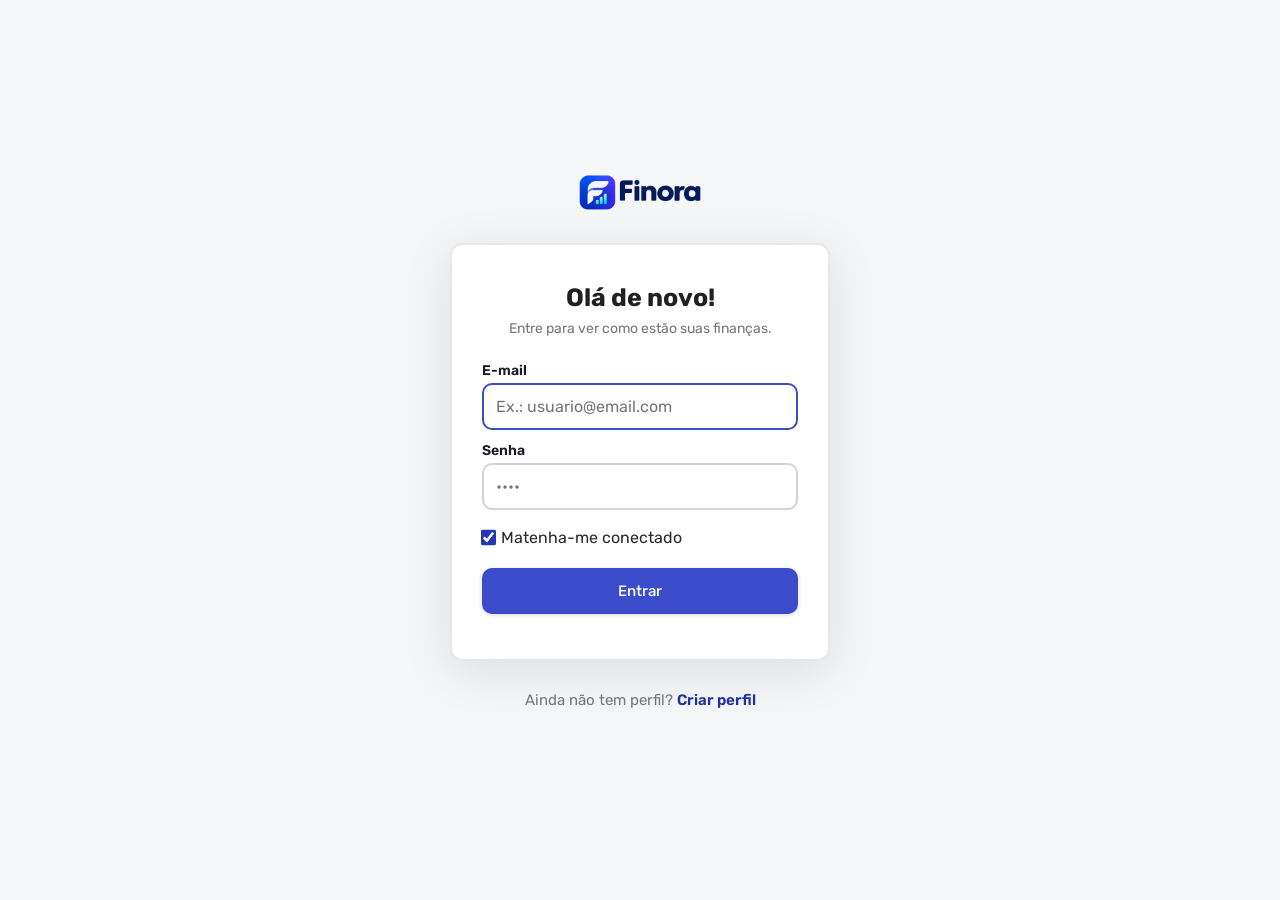
==== login.html @ dafc88e8 "Criando um controlador de finanças com HTML, CSS e JavaScript puro" ====
<!DOCTYPE html>
<html lang="pt-BR">
    <head>
        <meta charset="UTF-8">
        <meta name="viewport" content="width=device-width, initial-scale=1.0">
        <link rel="stylesheet" href="https://fonts.googleapis.com/css2?family=Material+Symbols+Outlined:opsz,wght,FILL,GRAD@20..48,100..700,0..1,-50..200">
        <link rel="stylesheet" href="assets/css/login.css">
        <title>Entre no Finora</title>
    </head>
    <body>
        <div id="content">
            <main>

                <img src="assets/img/logo.png" alt="Finora">
                
                <section>

                    <h1>Olá de novo!</h1>
                    <p>Entre para ver como estão suas finanças.</p>

                    <form onsubmit="entrar(event)">

                        <div class="field">
                            <label for="email">E-mail</label>
                            <input
                                class="input-text"
                                type="email"
                                name="email"
                                id="email"
                                placeholder="Ex.: usuario@email.com"
                                maxlength="100"
                                required
                                autofocus
                            >
                        </div>

                        <div class="field">
                            <label for="senha">Senha</label>
                            <input
                                class="input-text"
                                type="password"
                                name="senha"
                                id="senha"
                                placeholder="&bull;&bull;&bull;&bull;"
                                minlength="4"
                                maxlength="8"
                                required
                            >
                        </div>

                        <div id="login-fail" class="alert danger-alert hide-alert">
                            E-mail ou senha inválidos
                        </div>

                        <div class="checkbox">
                            <input type="checkbox" name="conectado" id="conectado" checked>
                            <label for="conectado">Matenha-me conectado</label>
                        </div>

                        <button type="submit" class="btn btn-primary block">Entrar</button>                        
                    </form>
                </section>
                <p class="novo-perfil">Ainda não tem perfil? <a href="perfil.html">Criar perfil</a></p>
            </main>

            <script src="assets/js/ui.js"></script>
            <script src="assets/js/spinner.js"></script>
            <script src="assets/js/login.js"></script>
        </div>
    </body>
</html>
---- assets/css/login.css ----
@import url('base.css');

img {
    width: 140px;
    margin: 0 auto;
    display: block;
}

div#content {
    min-height: 100%;
    padding: 1% 0;
    display: flex;
    justify-content: center;
    align-items: center;
    background-color: #F5F6F8;
}

section {
    margin-top: 25px;
    padding: 30px;
    width: 380px;
    background-color: #fff;
    border-radius: 12px;
    border: 2px solid #E4E7EC;
    box-shadow: rgba(0, 0, 0, 0.1) 0px 10px 50px;
}

form {
    margin-top: 20px;
}

h1, p {
    text-align: center;
    margin: 8px 0;
}

h1 {
    font-size: 25px;
    color: #202020;
}

p {
    margin-bottom: 25px;
    font-size: 14px;
    color: #74767a;
}

p.novo-perfil {
    margin-top: 30px;
    font-size: 15px;
    text-align: center !important;
}

p.novo-perfil > a {
    text-decoration: none;
    font-weight: 600;
    color: #2131a5;
}

p.novo-perfil > a:hover {
    text-decoration: underline;
}
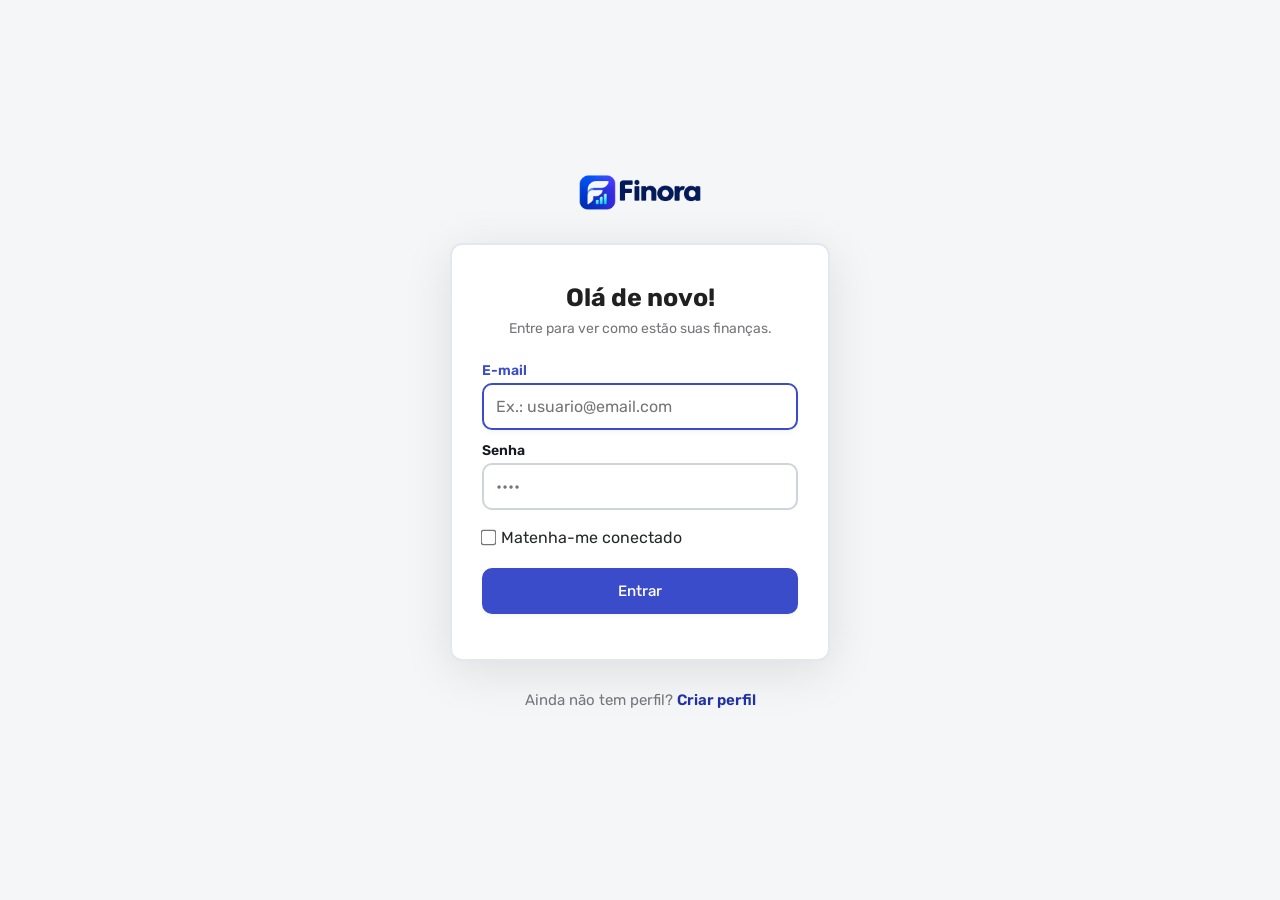
==== commit f2eff9fe: "Implementando melhorias" ====
--- a/login.html
+++ b/login.html
@@ -18,7 +18,7 @@
                     <h1>Olá de novo!</h1>
                     <p>Entre para ver como estão suas finanças.</p>
 
-                    <form onsubmit="entrar(event)">
+                    <form onsubmit="entrar(event)" name="login">
 
                         <div class="field">
                             <label for="email">E-mail</label>
